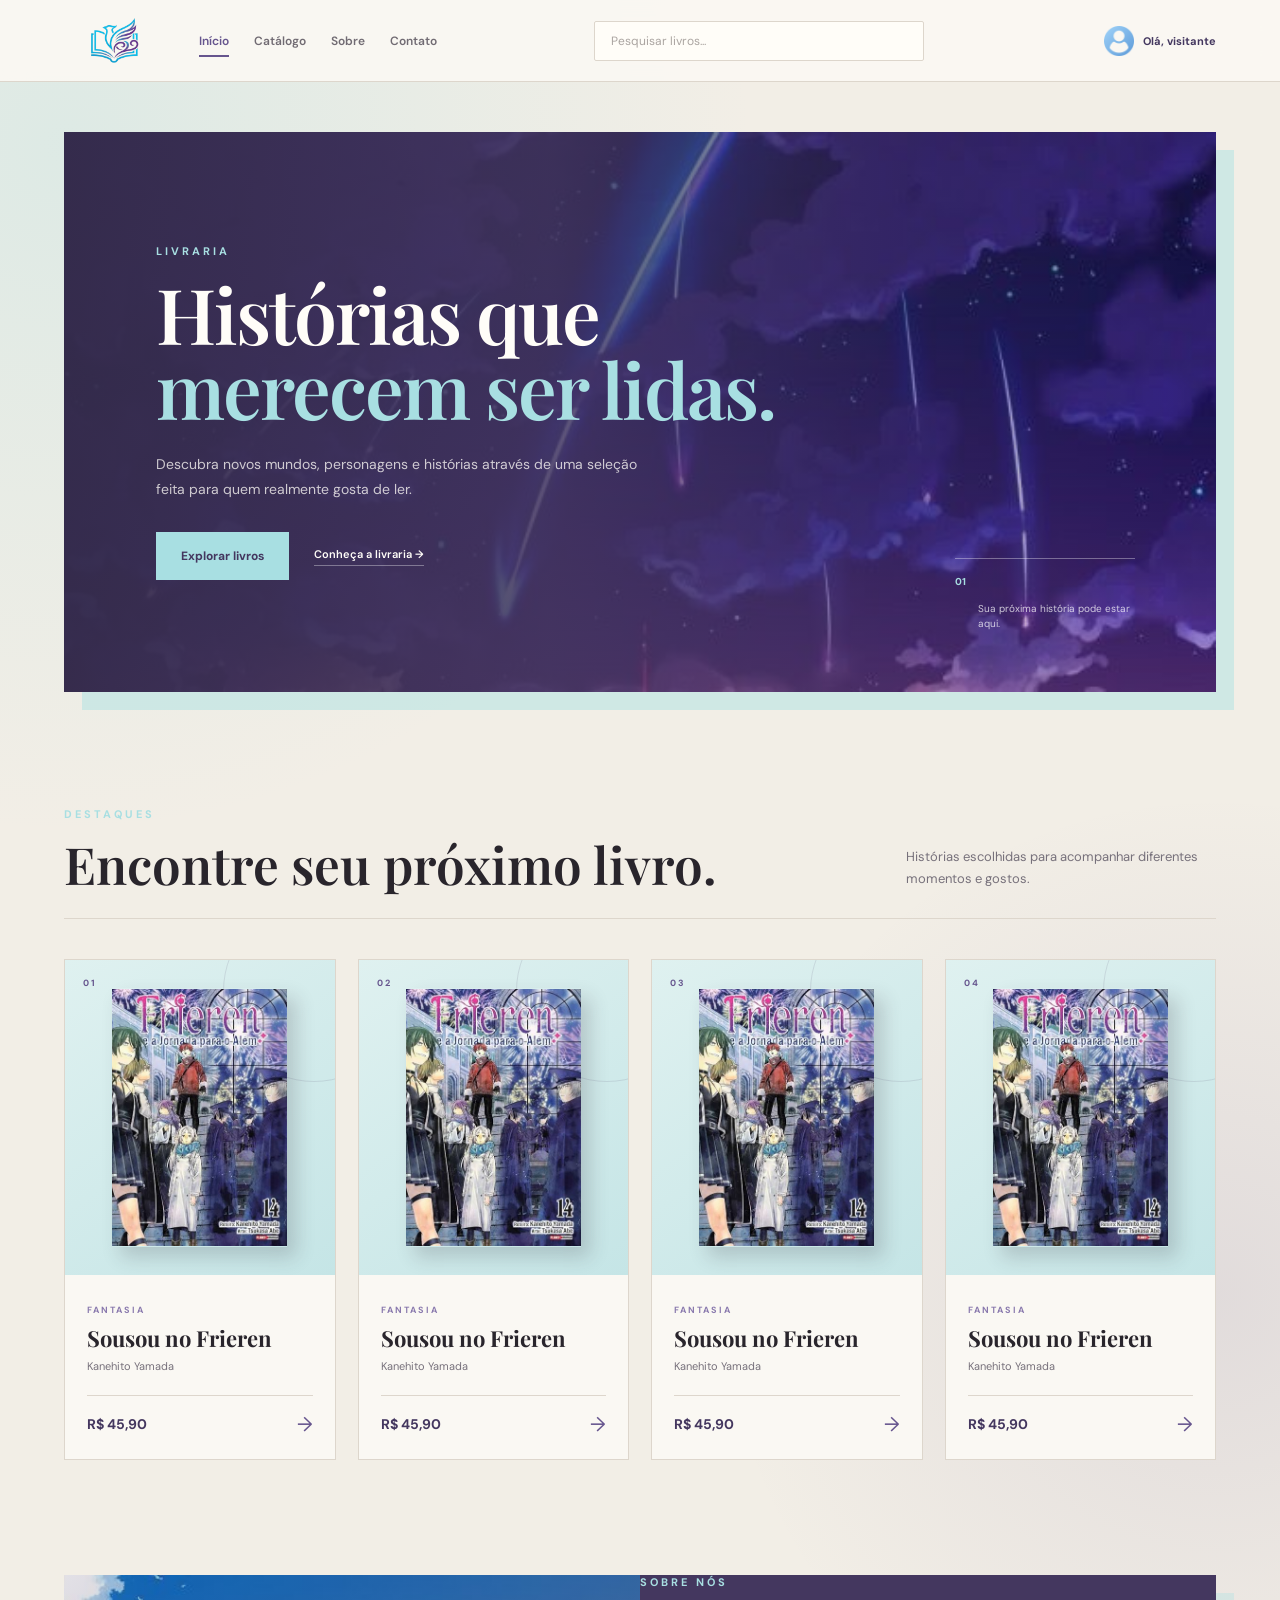
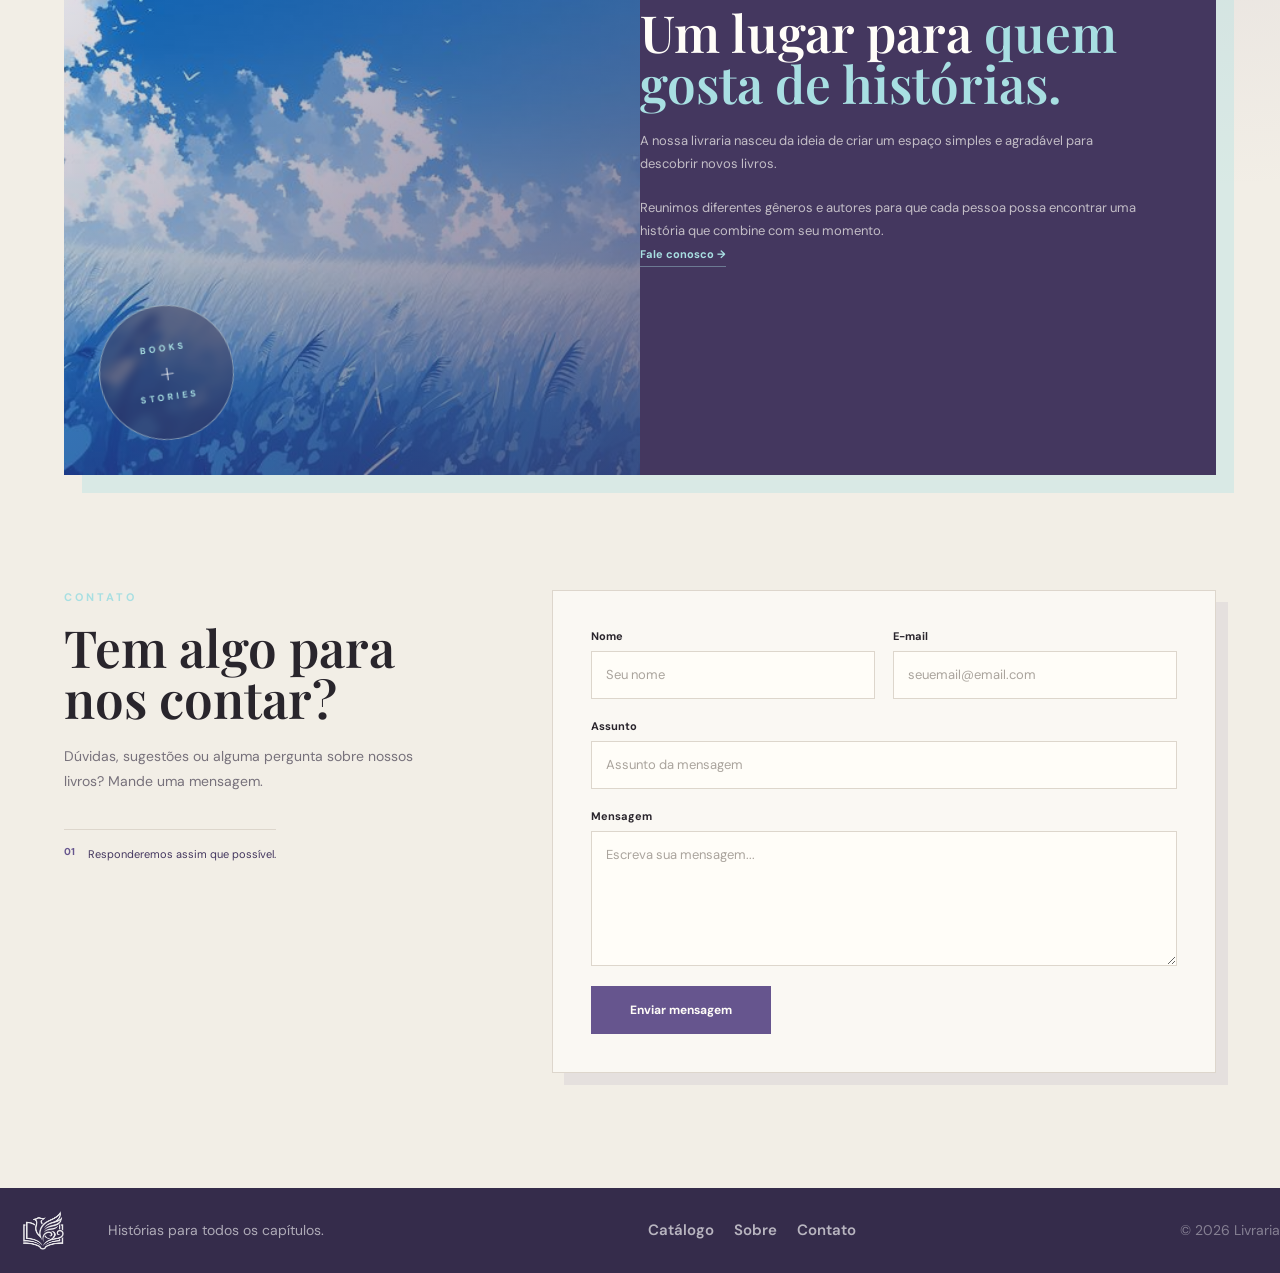
==== src/home/home.html @ fd139a55 "salvando" ====
<!DOCTYPE html>
<html lang="pt-BR">

<head>
    <meta charset="UTF-8">
    <meta name="viewport" content="width=device-width, initial-scale=1.0">

    <link rel="preconnect" href="https://fonts.googleapis.com">
    <link rel="preconnect" href="https://fonts.gstatic.com" crossorigin>

    <link href="https://fonts.googleapis.com/css2?family=DM+Sans:wght@400;500;600;700&family=Playfair+Display:wght@500;600;700&display=swap" rel="stylesheet">

    <link rel="stylesheet" href="./style.css">

    <title>Livraria</title>
</head>

<body>

    <header class="header">

        <a href="home.html" class="logo-link">
            <img
                class="logo"
                src="../img/logoauristicatrue.png"
                alt="Livraria"
            >
        </a>

        <nav class="navigation">

            <a href="home.html" class="active">
                Início
            </a>

            <a href="#catalogo">
                Catálogo
            </a>

            <a href="#sobre">
                Sobre
            </a>

            <a href="#contato">
                Contato
            </a>

        </nav>

        <div class="search">
            <input
                type="search"
                placeholder="Pesquisar livros..."
            >
        </div>

        <div class="user">

            <img
                src="../img/Userbeta.png"
                alt="Usuário"
            >

            <span id="username">
                Olá, visitante
            </span>

        </div>

    </header>


    <main>

        <section class="hero">

            <img
                class="hero-image"
                src="../img/banner2.jpg "
                alt="Livros"
            >

            <div class="hero-overlay"></div>

            <div class="hero-content">

                <span class="eyebrow">
                    LIVRARIA
                </span>

                <h1>
                    Histórias que
                    <span>merecem ser lidas.</span>
                </h1>

                <p>
                    Descubra novos mundos, personagens e histórias
                    através de uma seleção feita para quem realmente
                    gosta de ler.
                </p>

                <div class="hero-actions">

                    <a href="#catalogo" class="hero-button">
                        Explorar livros
                    </a>

                    <a href="#sobre" class="hero-link">
                        Conheça a livraria →
                    </a>

                </div>

            </div>

            <div class="hero-note">

                <span>01</span>

                <p>
                    Sua próxima história
                    pode estar aqui.
                </p>

            </div>

        </section>


        <section class="catalog" id="catalogo">

            <div class="section-heading">

                <div>

                    <span class="eyebrow">
                        DESTAQUES
                    </span>

                    <h2>
                        Encontre seu próximo livro.
                    </h2>

                </div>

                <p>
                    Histórias escolhidas para acompanhar
                    diferentes momentos e gostos.
                </p>

            </div>


            <div class="books">

                <article
                    class="book"
                    onclick="window.location.href='../product/livro.html'"
                >

                    <div class="book-image">

                        <span class="book-number">
                            01
                        </span>

                        <img
                            src="../img/capa.jpeg"
                            alt="Capa de Sousou no Frieren"
                        >

                    </div>

                    <div class="book-info">

                        <span class="book-category">
                            Fantasia
                        </span>

                        <h3>
                            Sousou no Frieren
                        </h3>

                        <p class="author">
                            Kanehito Yamada
                        </p>

                        <div class="book-bottom">

                            <strong>
                                R$ 45,90
                            </strong>

                            <span class="book-arrow">
                                →
                            </span>

                        </div>

                    </div>

                </article>


                <article
                    class="book"
                    onclick="window.location.href='../product/livro.html'"
                >

                    <div class="book-image">

                        <span class="book-number">
                            02
                        </span>

                        <img
                            src="../img/capa.jpeg"
                            alt="Capa de Sousou no Frieren"
                        >

                    </div>

                    <div class="book-info">

                        <span class="book-category">
                            Fantasia
                        </span>

                        <h3>
                            Sousou no Frieren
                        </h3>

                        <p class="author">
                            Kanehito Yamada
                        </p>

                        <div class="book-bottom">

                            <strong>
                                R$ 45,90
                            </strong>

                            <span class="book-arrow">
                                →
                            </span>

                        </div>

                    </div>

                </article>


                <article
                    class="book"
                    onclick="window.location.href='../product/livro.html'"
                >

                    <div class="book-image">

                        <span class="book-number">
                            03
                        </span>

                        <img
                            src="../img/capa.jpeg"
                            alt="Capa de Sousou no Frieren"
                        >

                    </div>

                    <div class="book-info">

                        <span class="book-category">
                            Fantasia
                        </span>

                        <h3>
                            Sousou no Frieren
                        </h3>

                        <p class="author">
                            Kanehito Yamada
                        </p>

                        <div class="book-bottom">

                            <strong>
                                R$ 45,90
                            </strong>

                            <span class="book-arrow">
                                →
                            </span>

                        </div>

                    </div>

                </article>


                <article
                    class="book"
                    onclick="window.location.href='../product/livro.html'"
                >

                    <div class="book-image">

                        <span class="book-number">
                            04
                        </span>

                        <img
                            src="../img/capa.jpeg"
                            alt="Capa de Sousou no Frieren"
                        >

                    </div>

                    <div class="book-info">

                        <span class="book-category">
                            Fantasia
                        </span>

                        <h3>
                            Sousou no Frieren
                        </h3>

                        <p class="author">
                            Kanehito Yamada
                        </p>

                        <div class="book-bottom">

                            <strong>
                                R$ 45,90
                            </strong>

                            <span class="book-arrow">
                                →
                            </span>

                        </div>

                    </div>

                </article>

            </div>

        </section>


        <section class="about" id="sobre">

            <div class="about-image">

                <img
                    src="../img/banner.jpg"
                    alt="Livros da livraria"
                >

                <div class="about-stamp">
                    <span>BOOKS</span>
                    <strong>+</strong>
                    <span>STORIES</span>
                </div>

            </div>

            <div class="about-content">

                <span class="eyebrow">
                    SOBRE NÓS
                </span>

                <h2>
                    Um lugar para
                    <span>quem gosta de histórias.</span>
                </h2>

                <p>
                    A nossa livraria nasceu da ideia de criar um espaço
                    simples e agradável para descobrir novos livros.
                </p>

                <p>
                    Reunimos diferentes gêneros e autores para que cada
                    pessoa possa encontrar uma história que combine com
                    seu momento.
                </p>

                <a href="#contato" class="about-link">
                    Fale conosco →
                </a>

            </div>

        </section>


        <section class="contact" id="contato">

            <div class="contact-heading">

                <span class="eyebrow">
                    CONTATO
                </span>

                <h2>
                    Tem algo para nos contar?
                </h2>

                <p>
                    Dúvidas, sugestões ou alguma pergunta sobre nossos
                    livros? Mande uma mensagem.
                </p>

                <div class="contact-detail">

                    <span>01</span>

                    <p>
                        Responderemos assim que possível.
                    </p>

                </div>

            </div>


            <form class="contact-form">

                <div class="form-row">

                    <div class="field">

                        <label for="nome">
                            Nome
                        </label>

                        <input
                            type="text"
                            id="nome"
                            placeholder="Seu nome"
                            required
                        >

                    </div>

                    <div class="field">

                        <label for="email">
                            E-mail
                        </label>

                        <input
                            type="email"
                            id="email"
                            placeholder="seuemail@email.com"
                            required
                        >

                    </div>

                </div>


                <div class="field">

                    <label for="assunto">
                        Assunto
                    </label>

                    <input
                        type="text"
                        id="assunto"
                        placeholder="Assunto da mensagem"
                        required
                    >

                </div>


                <div class="field">

                    <label for="mensagem">
                        Mensagem
                    </label>

                    <textarea
                        id="mensagem"
                        placeholder="Escreva sua mensagem..."
                        required
                    ></textarea>

                </div>


                <button type="submit">
                    Enviar mensagem
                </button>

            </form>

        </section>

    </main>


    <footer class="footer">

        <div class="footer-content">

            <div class="footer-brand">

                <img
                    src="../img/logoauristicatrue.png"
                    alt="Livraria"
                >

                <p>
                    Histórias para todos os capítulos.
                </p>

            </div>

            <div class="footer-links">

                <a href="#catalogo">
                    Catálogo
                </a>

                <a href="#sobre">
                    Sobre
                </a>

                <a href="#contato">
                    Contato
                </a>

            </div>

            <p class="copyright">
                © 2026 Livraria
            </p>

        </div>

    </footer>


    <script>

        const usuario = localStorage.getItem('usuario');

        const username = document.getElementById('username');

        if (usuario) {
            username.textContent = `Olá, ${usuario}`;
        }

        const formulario = document.querySelector('.contact-form');

        formulario.addEventListener('submit', function(event) {

            event.preventDefault();

            alert('Mensagem enviada com sucesso!');

            formulario.reset();

        });

    </script>

</body>

</html>
---- src/home/style.css ----
@import url('https://fonts.googleapis.com/css2?family=DM+Sans:wght@400;500;600;700&family=Playfair+Display:wght@500;600;700&display=swap');

:root {
    --background: #f2eee6;
    --paper: #faf8f3;
    --white: #fffdf8;
    --text: #29252c;
    --muted: #77717b;
    --purple: #66558e;
    --purple-dark: #44375f;
    --purple-deep: #352c4b;
    --purple-light: #8979ad;
    --cyan: #a8dfe2;
    --cyan-light: #d8f0f0;
    --cyan-dark: #70bdc3;
    --line: #ddd6cc;
}

* {
    margin: 0;
    padding: 0;
    box-sizing: border-box;
}

html {
    scroll-behavior: smooth;
}

body {
    min-height: 100vh;
    color: var(--text);
    font-family: 'DM Sans', sans-serif;
    background:
        radial-gradient(
            circle at 5% 5%,
            rgba(168, 223, 226, 0.28),
            transparent 23%
        ),
        radial-gradient(
            circle at 95% 45%,
            rgba(102, 85, 142, 0.12),
            transparent 25%
        ),
        var(--background);
}

.header {
    width: 100%;
    min-height: 82px;
    padding: 0 5%;
    display: flex;
    align-items: center;
    gap: 30px;
    position: sticky;
    top: 0;
    z-index: 100;
    background: rgba(250, 248, 243, 0.94);
    border-bottom: 1px solid var(--line);
    backdrop-filter: blur(14px);
}

.logo-link {
    display: flex;
    align-items: center;
    flex-shrink: 0;
}

.logo {
    width: 105px;
    display: block;
    transition: 0.25s ease;
}

.logo:hover {
    transform: scale(1.04);
}

.navigation {
    display: flex;
    align-items: center;
    gap: 25px;
}

.navigation a {
    padding: 8px 0;
    position: relative;
    color: #716b73;
    font-size: 12px;
    font-weight: 600;
    text-decoration: none;
    transition: 0.2s ease;
}

.navigation a::after {
    content: '';
    position: absolute;
    left: 0;
    bottom: 0;
    width: 0;
    height: 2px;
    background: var(--purple);
    transition: 0.2s ease;
}

.navigation a:hover,
.navigation a.active {
    color: var(--purple);
}

.navigation a:hover::after,
.navigation a.active::after {
    width: 100%;
}

.search {
    flex: 1;
    display: flex;
    justify-content: center;
}

.search input {
    width: min(330px, 100%);
    height: 40px;
    padding: 0 16px;
    border: 1px solid var(--line);
    border-radius: 2px;
    outline: none;
    background: var(--white);
    color: var(--text);
    font-family: inherit;
    font-size: 12px;
    transition: 0.2s ease;
}

.search input:focus {
    border-color: var(--cyan-dark);
    box-shadow:
        0 0 0 3px rgba(112, 189, 195, 0.12);
}

.search input::placeholder {
    color: #aaa4a0;
}

.user {
    min-width: 135px;
    display: flex;
    align-items: center;
    justify-content: flex-end;
    gap: 9px;
}

.user img {
    width: 30px;
    height: 30px;
    object-fit: contain;
    opacity: 0.65;
}

.user span {
    color: var(--purple-dark);
    font-size: 11px;
    font-weight: 700;
    white-space: nowrap;
}

.hero {
    width: min(1280px, 90%);
    min-height: 560px;
    margin: 50px auto 115px;
    position: relative;
    display: flex;
    align-items: center;
    overflow: hidden;
    background: var(--purple-dark);
    box-shadow:
        18px 18px 0 rgba(168, 223, 226, 0.48);
}

.hero-image {
    position: absolute;
    inset: 0;
    width: 100%;
    height: 100%;
    object-fit: cover;
    object-position: center;
}

.hero-overlay {
    position: absolute;
    inset: 0;
    background:
        linear-gradient(
            90deg,
            rgba(53, 44, 75, 0.96) 0%,
            rgba(68, 55, 95, 0.86) 42%,
            rgba(68, 55, 95, 0.38) 75%,
            rgba(68, 55, 95, 0.18) 100%
        );
}

.hero-content {
    max-width: 670px;
    margin-left: 8%;
    position: relative;
    z-index: 2;
}

.eyebrow {
    display: block;
    margin-bottom: 18px;
    color: var(--cyan);
    font-size: 11px;
    font-weight: 700;
    letter-spacing: 3px;
}

.hero h1 {
    max-width: 680px;
    color: var(--white);
    font-family: 'Playfair Display', serif;
    font-size: clamp(50px, 6vw, 78px);
    line-height: 0.98;
    font-weight: 600;
    letter-spacing: -2px;
}

.hero h1 span {
    color: var(--cyan);
}

.hero p {
    max-width: 500px;
    margin-top: 26px;
    color: rgba(255, 253, 248, 0.76);
    font-size: 14px;
    line-height: 1.8;
}

.hero-actions {
    display: flex;
    align-items: center;
    gap: 25px;
    margin-top: 30px;
}

.hero-button {
    height: 48px;
    padding: 0 25px;
    display: inline-flex;
    align-items: center;
    justify-content: center;
    background: var(--cyan);
    color: var(--purple-dark);
    font-size: 12px;
    font-weight: 700;
    text-decoration: none;
    transition: 0.25s ease;
}

.hero-button:hover {
    background: var(--white);
    transform: translateY(-2px);
}

.hero-link {
    color: var(--white);
    font-size: 11px;
    font-weight: 600;
    text-decoration: none;
    border-bottom: 1px solid rgba(255, 255, 255, 0.35);
    padding-bottom: 4px;
    transition: 0.2s ease;
}

.hero-link:hover {
    color: var(--cyan);
    border-color: var(--cyan);
}

.hero-note {
    position: absolute;
    right: 7%;
    bottom: 8%;
    width: 180px;
    padding: 16px 0;
    display: flex;
    align-items: flex-start;
    gap: 12px;
    z-index: 2;
    border-top: 1px solid rgba(255, 255, 255, 0.35);
}

.hero-note span {
    color: var(--cyan);
    font-size: 10px;
    font-weight: 700;
}

.hero-note p {
    color: rgba(255, 255, 255, 0.75);
    font-size: 10px;
    line-height: 1.5;
}

.catalog {
    width: min(1280px, 90%);
    margin: 0 auto 115px;
}

.section-heading {
    display: flex;
    align-items: flex-end;
    justify-content: space-between;
    gap: 40px;
    margin-bottom: 40px;
    padding-bottom: 28px;
    border-bottom: 1px solid var(--line);
}

.section-heading h2 {
    color: var(--text);
    font-family: 'Playfair Display', serif;
    font-size: clamp(35px, 4vw, 53px);
    line-height: 1;
    font-weight: 600;
}

.section-heading p {
    max-width: 310px;
    color: var(--muted);
    font-size: 13px;
    line-height: 1.7;
}

.books {
    display: grid;
    grid-template-columns: repeat(4, 1fr);
    gap: 22px;
}

.book {
    overflow: hidden;
    background: var(--paper);
    border: 1px solid var(--line);
    cursor: pointer;
    transition:
        transform 0.25s ease,
        box-shadow 0.25s ease;
}

.book:hover {
    transform: translateY(-8px);
    box-shadow:
        12px 14px 0 rgba(168, 223, 226, 0.45);
}

.book-image {
    height: 315px;
    padding: 28px;
    position: relative;
    display: flex;
    align-items: center;
    justify-content: center;
    overflow: hidden;
    background:
        linear-gradient(
            145deg,
            #dff1f0,
            #c5e5e6
        );
}

.book-image::before {
    content: '';
    position: absolute;
    width: 180px;
    height: 180px;
    right: -70px;
    top: -60px;
    border-radius: 50%;
    border: 1px solid rgba(68, 55, 95, 0.12);
}

.book-number {
    position: absolute;
    left: 18px;
    top: 17px;
    color: var(--purple);
    font-size: 9px;
    font-weight: 700;
    letter-spacing: 2px;
}

.book-image img {
    height: 100%;
    width: auto;
    max-width: 82%;
    object-fit: contain;
    box-shadow:
        9px 10px 18px rgba(53, 50, 61, 0.2);
    transition: 0.3s ease;
}

.book:hover .book-image img {
    transform: scale(1.035) rotate(-1deg);
}

.book-info {
    padding: 22px;
}

.book-category {
    color: var(--purple-light);

    font-size: 9px;
    font-weight: 700;
    letter-spacing: 2px;
    text-transform: uppercase;
}

.book-info h3 {
    margin-top: 8px;
    color: var(--text);
    font-family: 'Playfair Display', serif;
    font-size: 22px;
    line-height: 1.15;
}

.author {
    margin-top: 7px;
    color: var(--muted);
    font-size: 11px;
}

.book-bottom {
    display: flex;
    align-items: center;
    justify-content: space-between;
    margin-top: 22px;
    padding-top: 15px;
    border-top: 1px solid var(--line);
}

.book-bottom strong {
    color: var(--purple-dark);
    font-size: 14px;
}

.book-arrow {
    color: var(--purple);
    font-size: 20px;
    transition: 0.2s ease;
}

.book:hover .book-arrow {
    transform: translateX(5px);
}

.about {
    width: min(1280px, 90%);
    min-height: 500px;
    margin: 0 auto 115px;
    display: grid;
    grid-template-columns: 1fr 1fr;
    background: var(--purple-dark);
    overflow: hidden;
    box-shadow:
        18px 18px 0 rgba(168, 223, 226, 0.35);
}

.about-image {
    min-height: 500px;
    position: relative;
    overflow: hidden;
}

.about-image::after {
    content: '';
    position: absolute;
    inset: 0;
    background:
        linear-gradient(
            135deg,
            rgba(68, 55, 95, 0.15),
            rgba(68, 55, 95, 0.7)
        );
}

.about-image img {
    width: 100%;
    height: 100%;
    object-fit: cover;
    transition: 0.5s ease;
}

.about:hover .about-image img {
    transform: scale(1.03);
}

.about-stamp {
    position: absolute;
    left: 35px;
    bottom: 35px;
    width: 135px;
    height: 135px;
    z-index: 2;
    display: flex;
    flex-direction: column;
    align-items: center;
    justify-content: center;
    gap: 2px;
    border: 1px solid rgba(216, 240, 240, 0.5);
    border-radius: 50%;
    background: rgba(53, 44, 75, 0.45);
    backdrop-filter: blur(4px);
    transform: rotate(-8deg);
}

.about-stamp span {
    color: var(--cyan);
    font-size: 9px;
    font-weight: 700;
    letter-spacing: 3px;
}

.about-stamp strong {
    color: white;
    font-family: 'Playfair Display', serif;
    font-size: 25px;
}￼Dad

.about-content {
    padding: 70px;
    display: flex;
    flex-direction: column;
    justify-content: center;
}

.about-content h2 {
    color: var(--white);
    font-family: 'Playfair Display', serif;
    font-size: clamp(38px, 4vw, 55px);
    line-height: 1;
    font-weight: 600;
}

.about-content h2 span {
    color: var(--cyan);
}

.about-content p {
    max-width: 500px;
    margin-top: 20px;
    color: rgba(255, 253, 248, 0.68);
    font-size: 13px;
    line-height: 1.8;
}

.about-link {
    width: fit-content;
    margin-top: 28px;
    padding-bottom: 5px;
    color: var(--cyan);
    font-size: 11px;
    font-weight: 700;
    text-decoration: none;
    border-bottom: 1px solid rgba(168, 223, 226, 0.4);
    transition: 0.2s ease;
}

.about-link:hover {
    color: var(--white);
    border-color: var(--white);
}

.contact {
    width: min(1280px, 90%);
    margin: 0 auto 115px;
    display: grid;
    grid-template-columns: 0.75fr 1.25fr;
    gap: 90px;
    align-items: start;
}

.contact-heading h2 {
    color: var(--text);
    font-family: 'Playfair Display', serif;
    font-size: clamp(40px, 4vw, 58px);
    line-height: 1;
    font-weight: 600;
}

.contact-heading p {
    max-width: 390px;
    margin-top: 20px;
    color: var(--muted);
    font-size: 14px;
    line-height: 1.8;
}

.contact-detail {
    width: fit-content;
    margin-top: 35px;
    padding-top: 15px;
    display: flex;
    gap: 13px;
    border-top: 1px solid var(--line);
}

.contact-detail span {
    color: var(--purple);
    font-size: 10px;
    font-weight: 700;
}

.contact-detail p {
    margin: 0;
    color: var(--purple-dark);
    font-size: 11px;
}

.contact-form {
    padding: 38px;
    display: flex;
    flex-direction: column;
    gap: 20px;
    background: var(--paper);
    border: 1px solid var(--line);
    box-shadow:
        12px 12px 0 rgba(102, 85, 142, 0.09);
}

.form-row {
    display: grid;
    grid-template-columns: 1fr 1fr;
    gap: 18px;
}

.field {
    display: flex;
    flex-direction: column;
    gap: 8px;
}

.field label {
    color: var(--text);
    font-size: 11px;
    font-weight: 700;
}

.field input,
.field textarea {
    width: 100%;
    border: 1px solid var(--line);
    outline: none;
    background: var(--white);
    color: var(--text);
    font-family: inherit;
    font-size: 13px;
    transition: 0.2s ease;
}

.field input {
    height: 48px;
    padding: 0 14px;
}

.field textarea {
    min-height: 135px;
    padding: 14px;
    resize: vertical;
}

.field input::placeholder,
.field textarea::placeholder {
    color: #aaa49d;
}

.field input:focus,
.field textarea:focus {
    border-color: var(--purple);
    box-shadow:
        0 0 0 3px rgba(102, 85, 142, 0.08);
}

.contact-form button {
    width: fit-content;
    min-width: 180px;
    height: 48px;
    padding: 0 25px;
    border: none;
    background: var(--purple);
    color: var(--white);
    font-family: inherit;
    font-size: 12px;
    font-weight: 700;
    cursor: pointer;
    transition: 0.25s ease;
}

.contact-form button:hover {
    background: var(--purple-dark);
    transform: translateY(-2px);
    box-shadow:
        0 8px 18px rgba(71, 59, 104, 0.16);
}


/* FOOTER */

.footer {
    width: 100%;
    padding-top: 18px;
    padding-bottom  : 18px;
    background: var(--purple-deep);
    color: var(--white);
}

.footer-content {
    max-width: 1280px;
    margin: auto;
    display: flex;
    align-items: center;
    justify-content: space-between;

    gap: 30px;
}

.footer-brand {
    display: flex;
    align-items: center;
    gap: 18px;}

.footer-brand img {
    width: 90px;
    filter: brightness(0) invert(1);
    opacity: 0.9;
}

.footer-brand p {
    color: rgba(255, 255, 255, 0.6);
    font-size: 14px;
}

.footer-links {
    display: flex;
    gap: 20px;
}

.footer-links a {
    color: rgba(255, 255, 255, 0.65);
    font-size: 15px;
    font-weight: 600;
    text-decoration: none;
    transition: 0.2s ease;
}

.footer-links a:hover {
    color: var(--cyan);
}

.copyright {
    color: rgba(255, 255, 255, 0.4);

    font-size: 14px;
}



@media (max-width: 1100px) {

    .header {
        gap: 18px;
    }

    .navigation {
        gap: 16px;
    }

    .books {
        grid-template-columns: repeat(2, 1fr);
    }

    .hero {
        min-height: 520px;
    }

    .about {
        grid-template-columns: 1fr;
    }

    .about-image {
        min-height: 400px;
    }

    .contact {
        grid-template-columns: 1fr;
        gap: 40px;
    }
}


@media (max-width: 800px) {

    .header {
        min-height: 72px;
        flex-wrap: wrap;
        padding: 12px 5%;
    }

    .navigation {
        order: 3;
        width: 100%;
        justify-content: center;
        padding-top: 8px;
        border-top: 1px solid var(--line);
        overflow-x: auto;
    }

    .search {
        order: 2;
    }

    .user {
        min-width: auto;
    }

    .user span {
        display: none;
    }

    .hero {
        margin-top: 35px;
        min-height: 500px;
    }

    .hero-content {
        margin-left: 7%;
        margin-right: 7%;
    }

    .hero-note {
        display: none;
    }

    .about-content {
        padding: 55px 45px;
    }

    .section-heading {
        flex-direction: column;
        align-items: flex-start;
    }
}


@media (max-width: 600px) {

    .header {
        gap: 12px;
    }

    .logo {
        width: 85px;
    }

    .navigation {
        justify-content: flex-start;
        gap: 18px;
    }

    .search {
        flex: 1;
    }

    .hero {
        width: 92%;
        min-height: 540px;
        box-shadow:
            10px 10px 0 rgba(168, 223, 226, 0.45);
    }

    .hero-overlay {
        background:
            linear-gradient(
                90deg,
                rgba(53, 44, 75, 0.95),
                rgba(68, 55, 95, 0.7)
            );
    }

    .hero h1 {
        font-size: 46px;

        letter-spacing: -1px;
    }

    .hero-actions {
        flex-direction: column;
        align-items: flex-start;

        gap: 18px;
    }

    .catalog,
    .about,
    .contact {
        width: 92%;
    }

    .books {
        grid-template-columns: 1fr;
    }

    .book-image {
        height: 350px;
    }

    .about-image {
        min-height: 330px;
    }

    .about-content {
        padding: 45px 28px;
    }

    .about-content h2 {
        font-size: 40px;
    }

    .contact-form {
        padding: 25px 20px;
        box-shadow:
            7px 7px 0 rgba(102, 85, 142, 0.08);
    }

    .form-row {
        grid-template-columns: 1fr;
    }

    .contact-form button {
        width: 100%;
    }

    .footer-content {
        flex-direction: column;
        align-items: flex-start;
    }

    .footer-brand {
        flex-direction: column;
        align-items: flex-start;
    }
}


@media (max-width: 400px) {

    .hero h1 {
        font-size: 39px;
    }

    .section-heading h2 {
        font-size: 34px;
    }

    .about-content h2,
    .contact-heading h2 {
        font-size: 35px;
    }
}
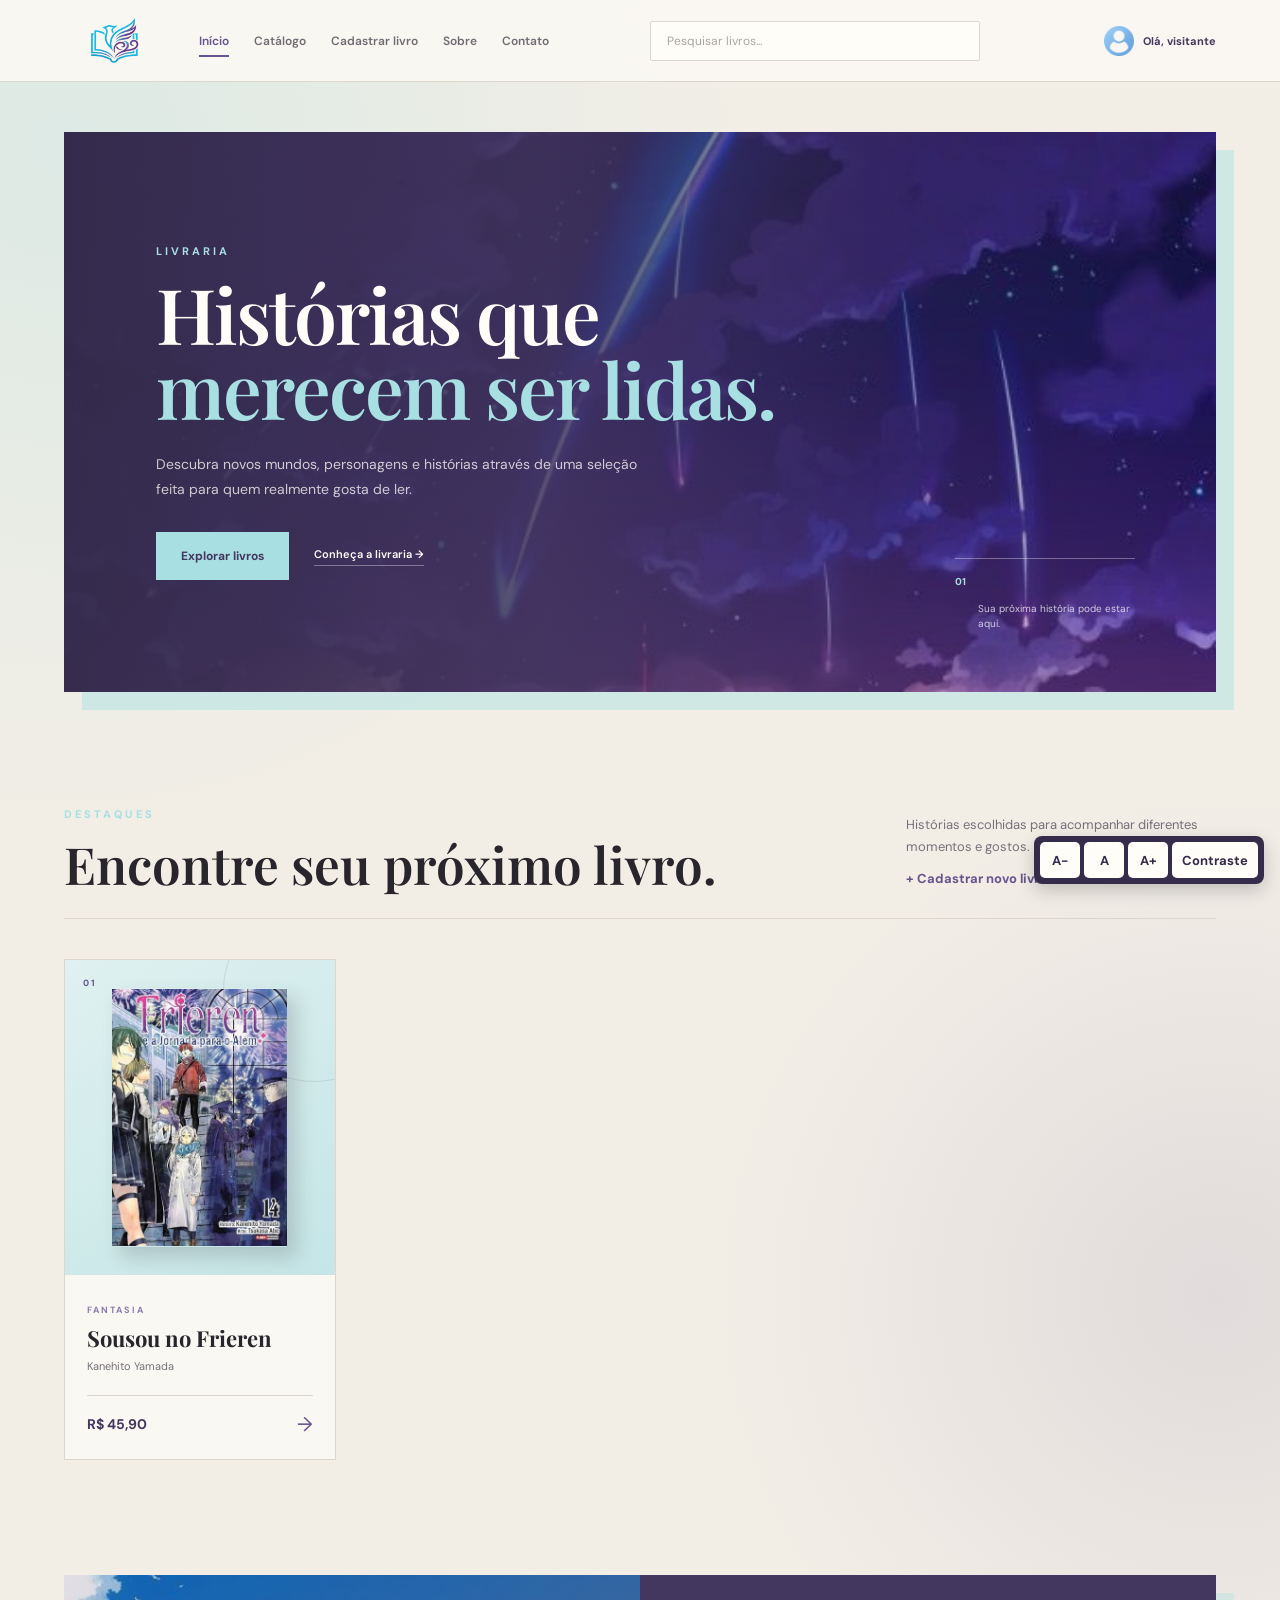
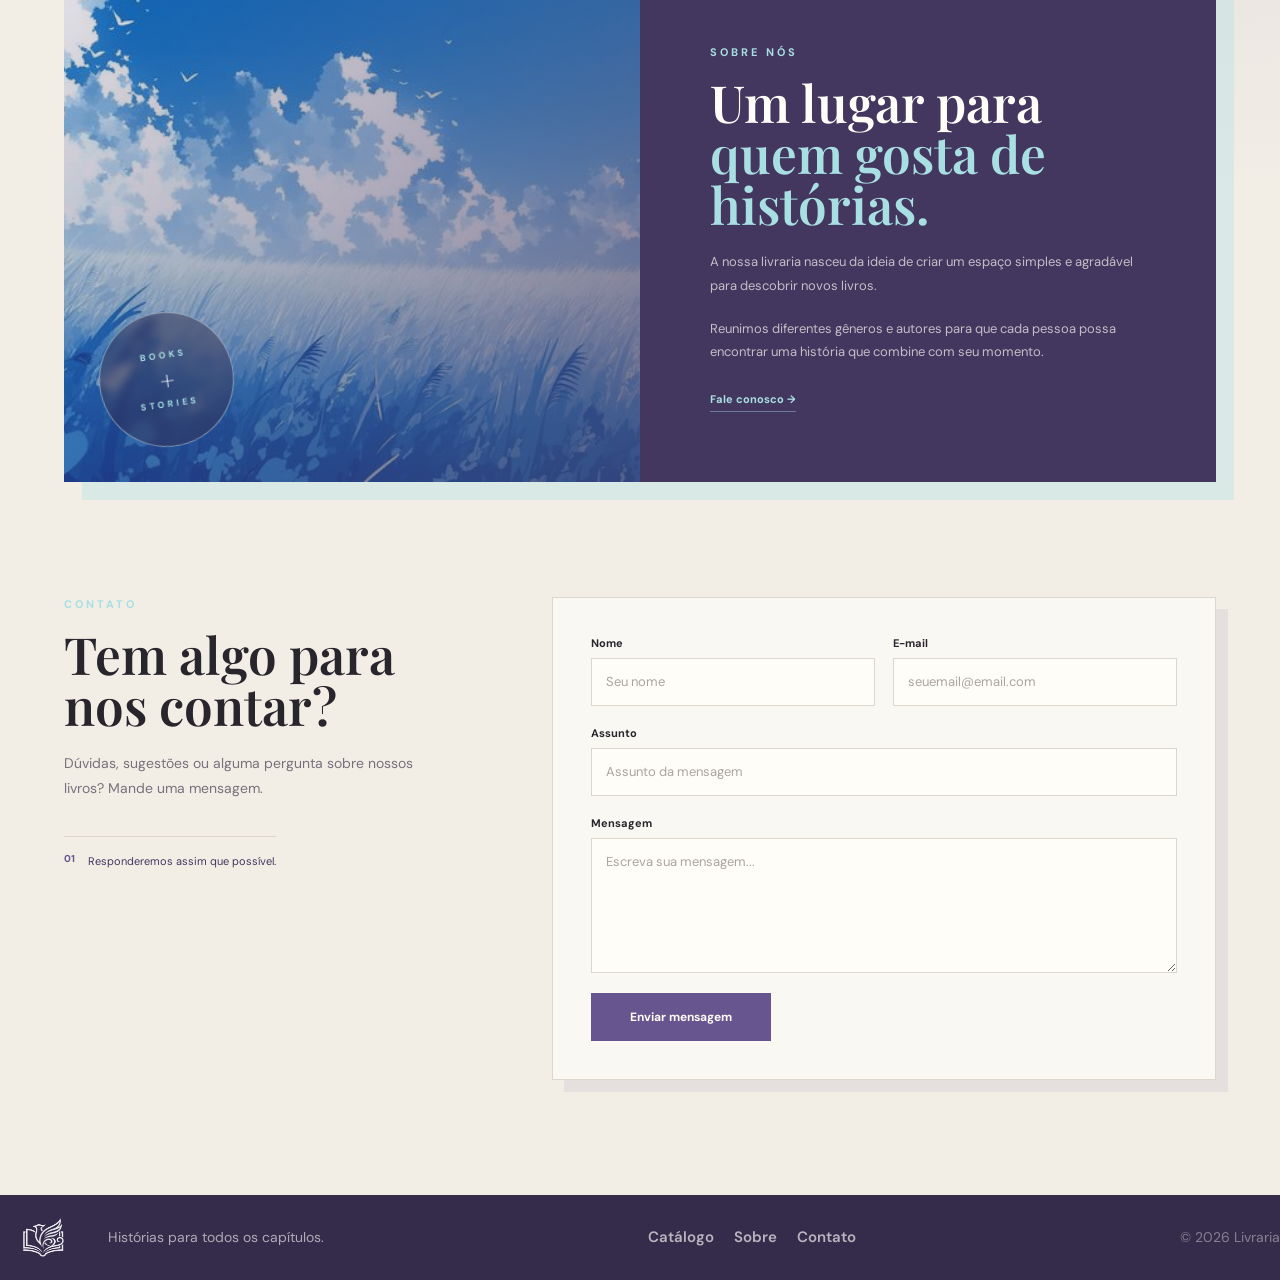
==== commit c04001ee: "melhorias e funções com JS" ====
--- a/src/home/home.html
+++ b/src/home/home.html
@@ -11,11 +11,14 @@
     <link href="https://fonts.googleapis.com/css2?family=DM+Sans:wght@400;500;600;700&family=Playfair+Display:wght@500;600;700&display=swap" rel="stylesheet">
 
     <link rel="stylesheet" href="./style.css">
-
-    <title>Livraria</title>
+    <link rel="stylesheet" href="../css/acessibilidade.css">
+
+    <title>Início — Livraria</title>
 </head>
 
 <body>
+
+    <a href="#conteudo" class="pular-conteudo">Pular para o conteúdo</a>
 
     <header class="header">
 
@@ -23,13 +26,13 @@
             <img
                 class="logo"
                 src="../img/logoauristicatrue.png"
-                alt="Livraria"
+                alt="Auristica Livraria — página inicial"
             >
         </a>
 
-        <nav class="navigation">
-
-            <a href="home.html" class="active">
+        <nav class="navigation" aria-label="Navegação principal">
+
+            <a href="home.html" class="active" aria-current="page">
                 Início
             </a>
 
@@ -37,6 +40,10 @@
                 Catálogo
             </a>
 
+            <a href="../product/novo-livro.html">
+                Cadastrar livro
+            </a>
+
             <a href="#sobre">
                 Sobre
             </a>
@@ -47,37 +54,43 @@
 
         </nav>
 
-        <div class="search">
+        <form class="search" role="search" onsubmit="event.preventDefault()">
+            <label for="busca" class="sr-only">Pesquisar livros</label>
             <input
                 type="search"
+                id="busca"
                 placeholder="Pesquisar livros..."
             >
-        </div>
+        </form>
 
         <div class="user">
 
             <img
                 src="../img/Userbeta.png"
-                alt="Usuário"
+                alt=""
             >
 
             <span id="username">
                 Olá, visitante
             </span>
 
+            <button type="button" id="sair" class="logout" hidden>
+                Sair
+            </button>
+
         </div>
 
     </header>
 
 
-    <main>
-
-        <section class="hero">
+    <main id="conteudo">
+
+        <section class="hero" aria-labelledby="hero-titulo">
 
             <img
                 class="hero-image"
-                src="../img/banner2.jpg "
-                alt="Livros"
+                src="../img/banner2.jpg"
+                alt=""
             >
 
             <div class="hero-overlay"></div>
@@ -88,7 +101,7 @@
                     LIVRARIA
                 </span>
 
-                <h1>
+                <h1 id="hero-titulo">
                     Histórias que
                     <span>merecem ser lidas.</span>
                 </h1>
@@ -106,14 +119,14 @@
                     </a>
 
                     <a href="#sobre" class="hero-link">
-                        Conheça a livraria →
+                        Conheça a livraria <span aria-hidden="true">→</span>
                     </a>
 
                 </div>
 
             </div>
 
-            <div class="hero-note">
+            <div class="hero-note" aria-hidden="true">
 
                 <span>01</span>
 
@@ -127,7 +140,7 @@
         </section>
 
 
-        <section class="catalog" id="catalogo">
+        <section class="catalog" id="catalogo" aria-labelledby="catalogo-titulo">
 
             <div class="section-heading">
 
@@ -137,7 +150,7 @@
                         DESTAQUES
                     </span>
 
-                    <h2>
+                    <h2 id="catalogo-titulo">
                         Encontre seu próximo livro.
                     </h2>
 
@@ -146,223 +159,30 @@
                 <p>
                     Histórias escolhidas para acompanhar
                     diferentes momentos e gostos.
-                </p>
-
-            </div>
-
-
-            <div class="books">
-
-                <article
-                    class="book"
-                    onclick="window.location.href='../product/livro.html'"
-                >
-
-                    <div class="book-image">
-
-                        <span class="book-number">
-                            01
-                        </span>
-
-                        <img
-                            src="../img/capa.jpeg"
-                            alt="Capa de Sousou no Frieren"
-                        >
-
-                    </div>
-
-                    <div class="book-info">
-
-                        <span class="book-category">
-                            Fantasia
-                        </span>
-
-                        <h3>
-                            Sousou no Frieren
-                        </h3>
-
-                        <p class="author">
-                            Kanehito Yamada
-                        </p>
-
-                        <div class="book-bottom">
-
-                            <strong>
-                                R$ 45,90
-                            </strong>
-
-                            <span class="book-arrow">
-                                →
-                            </span>
-
-                        </div>
-
-                    </div>
-
-                </article>
-
-
-                <article
-                    class="book"
-                    onclick="window.location.href='../product/livro.html'"
-                >
-
-                    <div class="book-image">
-
-                        <span class="book-number">
-                            02
-                        </span>
-
-                        <img
-                            src="../img/capa.jpeg"
-                            alt="Capa de Sousou no Frieren"
-                        >
-
-                    </div>
-
-                    <div class="book-info">
-
-                        <span class="book-category">
-                            Fantasia
-                        </span>
-
-                        <h3>
-                            Sousou no Frieren
-                        </h3>
-
-                        <p class="author">
-                            Kanehito Yamada
-                        </p>
-
-                        <div class="book-bottom">
-
-                            <strong>
-                                R$ 45,90
-                            </strong>
-
-                            <span class="book-arrow">
-                                →
-                            </span>
-
-                        </div>
-
-                    </div>
-
-                </article>
-
-
-                <article
-                    class="book"
-                    onclick="window.location.href='../product/livro.html'"
-                >
-
-                    <div class="book-image">
-
-                        <span class="book-number">
-                            03
-                        </span>
-
-                        <img
-                            src="../img/capa.jpeg"
-                            alt="Capa de Sousou no Frieren"
-                        >
-
-                    </div>
-
-                    <div class="book-info">
-
-                        <span class="book-category">
-                            Fantasia
-                        </span>
-
-                        <h3>
-                            Sousou no Frieren
-                        </h3>
-
-                        <p class="author">
-                            Kanehito Yamada
-                        </p>
-
-                        <div class="book-bottom">
-
-                            <strong>
-                                R$ 45,90
-                            </strong>
-
-                            <span class="book-arrow">
-                                →
-                            </span>
-
-                        </div>
-
-                    </div>
-
-                </article>
-
-
-                <article
-                    class="book"
-                    onclick="window.location.href='../product/livro.html'"
-                >
-
-                    <div class="book-image">
-
-                        <span class="book-number">
-                            04
-                        </span>
-
-                        <img
-                            src="../img/capa.jpeg"
-                            alt="Capa de Sousou no Frieren"
-                        >
-
-                    </div>
-
-                    <div class="book-info">
-
-                        <span class="book-category">
-                            Fantasia
-                        </span>
-
-                        <h3>
-                            Sousou no Frieren
-                        </h3>
-
-                        <p class="author">
-                            Kanehito Yamada
-                        </p>
-
-                        <div class="book-bottom">
-
-                            <strong>
-                                R$ 45,90
-                            </strong>
-
-                            <span class="book-arrow">
-                                →
-                            </span>
-
-                        </div>
-
-                    </div>
-
-                </article>
-
-            </div>
+                    <a href="../product/novo-livro.html" class="catalog-add">
+                        + Cadastrar novo livro
+                    </a>
+                </p>
+
+            </div>
+
+            <p class="catalog-status" id="catalogo-status" aria-live="polite"></p>
+
+            <div class="books" id="lista-livros"></div>
 
         </section>
 
 
-        <section class="about" id="sobre">
+        <section class="about" id="sobre" aria-labelledby="sobre-titulo">
 
             <div class="about-image">
 
                 <img
                     src="../img/banner.jpg"
-                    alt="Livros da livraria"
+                    alt="Estantes com livros da livraria"
                 >
 
-                <div class="about-stamp">
+                <div class="about-stamp" aria-hidden="true">
                     <span>BOOKS</span>
                     <strong>+</strong>
                     <span>STORIES</span>
@@ -376,7 +196,7 @@
                     SOBRE NÓS
                 </span>
 
-                <h2>
+                <h2 id="sobre-titulo">
                     Um lugar para
                     <span>quem gosta de histórias.</span>
                 </h2>
@@ -393,7 +213,7 @@
                 </p>
 
                 <a href="#contato" class="about-link">
-                    Fale conosco →
+                    Fale conosco <span aria-hidden="true">→</span>
                 </a>
 
             </div>
@@ -401,7 +221,7 @@
         </section>
 
 
-        <section class="contact" id="contato">
+        <section class="contact" id="contato" aria-labelledby="contato-titulo">
 
             <div class="contact-heading">
 
@@ -409,7 +229,7 @@
                     CONTATO
                 </span>
 
-                <h2>
+                <h2 id="contato-titulo">
                     Tem algo para nos contar?
                 </h2>
 
@@ -420,7 +240,7 @@
 
                 <div class="contact-detail">
 
-                    <span>01</span>
+                    <span aria-hidden="true">01</span>
 
                     <p>
                         Responderemos assim que possível.
@@ -431,7 +251,9 @@
             </div>
 
 
-            <form class="contact-form">
+            <form class="contact-form" id="form-contato" novalidate>
+
+                <p class="mensagem-sucesso" id="contato-sucesso" role="status"></p>
 
                 <div class="form-row">
 
@@ -445,8 +267,12 @@
                             type="text"
                             id="nome"
                             placeholder="Seu nome"
+                            autocomplete="name"
+                            aria-describedby="nome-erro"
                             required
                         >
+
+                        <span class="erro" id="nome-erro"></span>
 
                     </div>
 
@@ -460,8 +286,12 @@
                             type="email"
                             id="email"
                             placeholder="seuemail@email.com"
+                            autocomplete="email"
+                            aria-describedby="email-erro"
                             required
                         >
+
+                        <span class="erro" id="email-erro"></span>
 
                     </div>
 
@@ -478,8 +308,11 @@
                         type="text"
                         id="assunto"
                         placeholder="Assunto da mensagem"
+                        aria-describedby="assunto-erro"
                         required
                     >
+
+                    <span class="erro" id="assunto-erro"></span>
 
                 </div>
 
@@ -493,8 +326,11 @@
                     <textarea
                         id="mensagem"
                         placeholder="Escreva sua mensagem..."
+                        aria-describedby="mensagem-erro"
                         required
                     ></textarea>
+
+                    <span class="erro" id="mensagem-erro"></span>
 
                 </div>
 
@@ -518,7 +354,7 @@
 
                 <img
                     src="../img/logoauristicatrue.png"
-                    alt="Livraria"
+                    alt="Auristica Livraria"
                 >
 
                 <p>
@@ -527,7 +363,7 @@
 
             </div>
 
-            <div class="footer-links">
+            <nav class="footer-links" aria-label="Links do rodapé">
 
                 <a href="#catalogo">
                     Catálogo
@@ -541,7 +377,7 @@
                     Contato
                 </a>
 
-            </div>
+            </nav>
 
             <p class="copyright">
                 © 2026 Livraria
@@ -552,29 +388,9 @@
     </footer>
 
 
-    <script>
-
-        const usuario = localStorage.getItem('usuario');
-
-        const username = document.getElementById('username');
-
-        if (usuario) {
-            username.textContent = `Olá, ${usuario}`;
-        }
-
-        const formulario = document.querySelector('.contact-form');
-
-        formulario.addEventListener('submit', function(event) {
-
-            event.preventDefault();
-
-            alert('Mensagem enviada com sucesso!');
-
-            formulario.reset();
-
-        });
-
-    </script>
+    <script src="../js/storage.js"></script>
+    <script src="../js/catalogo.js"></script>
+    <script src="../js/acessibilidade.js"></script>
 
 </body>
 
--- a/src/home/style.css
+++ b/src/home/style.css
@@ -164,6 +164,23 @@
     white-space: nowrap;
 }
 
+.logout {
+    padding: 6px 10px;
+    border: 1px solid var(--line);
+    background: var(--white);
+    color: var(--purple-dark);
+    font-family: inherit;
+    font-size: 11px;
+    font-weight: 700;
+    cursor: pointer;
+    transition: 0.2s ease;
+}
+
+.logout:hover {
+    border-color: var(--purple);
+    color: var(--purple);
+}
+
 .hero {
     width: min(1280px, 90%);
     min-height: 560px;
@@ -333,6 +350,29 @@
     line-height: 1.7;
 }
 
+.catalog-add {
+    display: block;
+    margin-top: 10px;
+    color: var(--purple);
+    font-weight: 700;
+    text-decoration: none;
+}
+
+.catalog-add:hover {
+    text-decoration: underline;
+}
+
+.catalog-status {
+    margin: -20px 0 25px;
+    color: var(--purple-dark);
+    font-size: 14px;
+    font-weight: 600;
+}
+
+.catalog-status:empty {
+    display: none;
+}
+
 .books {
     display: grid;
     grid-template-columns: repeat(4, 1fr);
@@ -349,7 +389,14 @@
         box-shadow 0.25s ease;
 }
 
-.book:hover {
+.book-link {
+    display: block;
+    color: inherit;
+    text-decoration: none;
+}
+
+.book:hover,
+.book:focus-within {
     transform: translateY(-8px);
     box-shadow:
         12px 14px 0 rgba(168, 223, 226, 0.45);
@@ -380,6 +427,22 @@
     top: -60px;
     border-radius: 50%;
     border: 1px solid rgba(68, 55, 95, 0.12);
+}
+
+.book-sem-capa {
+    width: 70%;
+    height: 100%;
+    padding: 20px;
+    display: flex;
+    align-items: center;
+    justify-content: center;
+    text-align: center;
+    background: var(--purple-dark);
+    color: var(--cyan);
+    font-family: 'Playfair Display', serif;
+    font-size: 22px;
+    box-shadow:
+        9px 10px 18px rgba(53, 50, 61, 0.2);
 }
 
 .book-number {
@@ -528,7 +591,7 @@
     color: white;
     font-family: 'Playfair Display', serif;
     font-size: 25px;
-}￼Dad
+}
 
 .about-content {
     padding: 70px;
@@ -620,7 +683,8 @@
     font-size: 11px;
 }
 
-.contact-form {
+.contact-form,
+.book-form {
     padding: 38px;
     display: flex;
     flex-direction: column;
@@ -650,6 +714,7 @@
 }
 
 .field input,
+.field select,
 .field textarea {
     width: 100%;
     border: 1px solid var(--line);
@@ -661,9 +726,15 @@
     transition: 0.2s ease;
 }
 
-.field input {
+.field input,
+.field select {
     height: 48px;
     padding: 0 14px;
+}
+
+.field input[type="file"] {
+    height: auto;
+    padding: 12px 14px;
 }
 
 .field textarea {
@@ -678,13 +749,15 @@
 }
 
 .field input:focus,
+.field select:focus,
 .field textarea:focus {
     border-color: var(--purple);
     box-shadow:
         0 0 0 3px rgba(102, 85, 142, 0.08);
 }
 
-.contact-form button {
+.contact-form button,
+.book-form button {
     width: fit-content;
     min-width: 180px;
     height: 48px;
@@ -699,11 +772,80 @@
     transition: 0.25s ease;
 }
 
-.contact-form button:hover {
+.contact-form button:hover,
+.book-form button:hover {
     background: var(--purple-dark);
     transform: translateY(-2px);
     box-shadow:
         0 8px 18px rgba(71, 59, 104, 0.16);
+}
+
+
+/* CADASTRO DE LIVRO */
+
+.new-book {
+    width: min(900px, 90%);
+    margin: 60px auto 115px;
+}
+
+.new-book-heading {
+    margin-bottom: 35px;
+}
+
+.new-book-heading .eyebrow {
+    color: var(--purple);
+}
+
+.new-book-heading h1 {
+    color: var(--text);
+    font-family: 'Playfair Display', serif;
+    font-size: clamp(36px, 4vw, 52px);
+    line-height: 1.05;
+    font-weight: 600;
+}
+
+.new-book-heading p {
+    margin-top: 15px;
+    color: var(--muted);
+    font-size: 14px;
+    line-height: 1.7;
+}
+
+.new-book abbr {
+    color: #b3261e;
+    text-decoration: none;
+}
+
+.form-row-3 {
+    grid-template-columns: repeat(3, 1fr);
+}
+
+.capa-preview {
+    width: 140px;
+    margin-top: 8px;
+    border: 1px solid var(--line);
+    box-shadow:
+        6px 6px 0 rgba(168, 223, 226, 0.45);
+}
+
+.aviso-login {
+    padding: 38px;
+    display: flex;
+    flex-direction: column;
+    align-items: flex-start;
+    gap: 20px;
+    background: var(--paper);
+    border: 1px solid var(--line);
+}
+
+.aviso-login p {
+    color: var(--text);
+    font-size: 15px;
+}
+
+.mensagem-sucesso a {
+    color: inherit;
+    margin-left: 4px;
 }
 
 
@@ -929,17 +1071,20 @@
         font-size: 40px;
     }
 
-    .contact-form {
+    .contact-form,
+    .book-form {
         padding: 25px 20px;
         box-shadow:
             7px 7px 0 rgba(102, 85, 142, 0.08);
     }
 
-    .form-row {
+    .form-row,
+    .form-row-3 {
         grid-template-columns: 1fr;
     }
 
-    .contact-form button {
+    .contact-form button,
+    .book-form button {
         width: 100%;
     }
 
--- a/src/css/acessibilidade.css
+++ b/src/css/acessibilidade.css
@@ -0,0 +1,221 @@
+/* GERAL */
+
+[hidden] {
+    display: none !important;
+}
+
+.sr-only {
+    position: absolute;
+    width: 1px;
+    height: 1px;
+    padding: 0;
+    margin: -1px;
+    overflow: hidden;
+    clip: rect(0, 0, 0, 0);
+    white-space: nowrap;
+    border: 0;
+}
+
+.pular-conteudo {
+    position: absolute;
+    left: 16px;
+    top: -60px;
+    z-index: 1000;
+    padding: 12px 18px;
+    background: #44375f;
+    color: #fffdf8;
+    font-family: 'DM Sans', sans-serif;
+    font-size: 14px;
+    font-weight: 700;
+    text-decoration: none;
+    transition: top 0.2s ease;
+}
+
+.pular-conteudo:focus {
+    top: 16px;
+}
+
+a:focus-visible,
+button:focus-visible,
+input:focus-visible,
+select:focus-visible,
+textarea:focus-visible,
+[tabindex]:focus-visible {
+    outline: 3px solid #f2b705 !important;
+    outline-offset: 3px;
+}
+
+:focus,
+[id] {
+    scroll-margin-top: 140px;
+}
+
+/* FORMULÁRIOS */
+.dica {
+    color: #6b6670;
+    font-size: 12px;
+}
+
+.erro {
+    min-height: 1em;
+    color: #b3261e;
+    font-size: 12px;
+    font-weight: 600;
+}
+
+.erro:empty {
+    display: none;
+}
+
+[aria-invalid="true"] {
+    border-color: #b3261e !important;
+}
+
+.mensagem-sucesso {
+    padding: 14px 16px;
+    border-left: 4px solid #2e7d32;
+    background: #e8f5e9;
+    color: #1b5e20;
+    font-size: 13px;
+    font-weight: 600;
+}
+
+.mensagem-sucesso:empty {
+    display: none;
+}
+
+.senha-wrapper {
+    position: relative;
+}
+
+.senha-wrapper input {
+    padding-right: 90px !important;
+}
+
+.mostrar-senha {
+    position: absolute;
+    right: 8px;
+    top: 50%;
+    width: auto !important;
+    height: auto !important;
+    margin: 0 !important;
+    padding: 6px 10px !important;
+    transform: translateY(-50%);
+    border: 0;
+    border-radius: 4px;
+    background: transparent !important;
+    color: #66539f !important;
+    font-family: inherit;
+    font-size: 12px !important;
+    font-weight: 700;
+    cursor: pointer;
+    box-shadow: none !important;
+}
+
+.mostrar-senha:hover {
+    text-decoration: underline;
+    transform: translateY(-50%) !important;
+}
+
+/* BARRA DE ACESSIBILIDADE */
+.a11y-barra {
+    position: fixed;
+    right: 16px;
+    bottom: 16px;
+    z-index: 999;
+    display: flex;
+    gap: 4px;
+    padding: 6px;
+    border-radius: 8px;
+    background: #352c4b;
+    box-shadow: 0 6px 18px rgba(0, 0, 0, 0.2);
+}
+
+.a11y-barra button {
+    min-width: 40px;
+    height: 36px;
+    padding: 0 10px;
+    border: 0;
+    border-radius: 5px;
+    background: #fffdf8;
+    color: #352c4b;
+    font-family: 'DM Sans', sans-serif;
+    font-size: 13px;
+    font-weight: 700;
+    cursor: pointer;
+}
+
+.a11y-barra button:hover {
+    background: #a8dfe2;
+}
+
+.a11y-barra button[aria-pressed="true"] {
+    background: #a8dfe2;
+}
+
+/* ALTO CONTRASTE */
+html.alto-contraste body,
+html.alto-contraste body *:not(img) {
+    background: #000 !important;
+    color: #fff !important;
+    border-color: #fff !important;
+    box-shadow: none !important;
+    text-shadow: none !important;
+}
+
+html.alto-contraste body a,
+html.alto-contraste body a * {
+    color: #ff0 !important;
+    text-decoration: underline !important;
+}
+
+html.alto-contraste body .a11y-barra button[aria-pressed="true"] {
+    background: #ff0 !important;
+    color: #000 !important;
+}
+
+html.alto-contraste button,
+html.alto-contraste input,
+html.alto-contraste select,
+html.alto-contraste textarea {
+    border: 2px solid #fff !important;
+}
+
+html.alto-contraste input::placeholder,
+html.alto-contraste textarea::placeholder {
+    color: #ccc !important;
+}
+
+html.alto-contraste .hero-overlay,
+html.alto-contraste .about-image::after,
+html.alto-contraste .login-visual::before,
+html.alto-contraste .login-visual::after {
+    display: none;
+}
+
+html.alto-contraste .erro {
+    color: #ff6b6b !important;
+}
+
+/* MENOS ANIMAÇÕES */
+@media (prefers-reduced-motion: reduce) {
+    *,
+    *::before,
+    *::after {
+        animation: none !important;
+        transition: none !important;
+        scroll-behavior: auto !important;
+    }
+}
+
+@media (max-width: 480px) {
+    .a11y-barra {
+        right: 8px;
+        bottom: 8px;
+    }
+
+    .a11y-barra button {
+        min-width: 36px;
+        padding: 0 8px;
+    }
+}
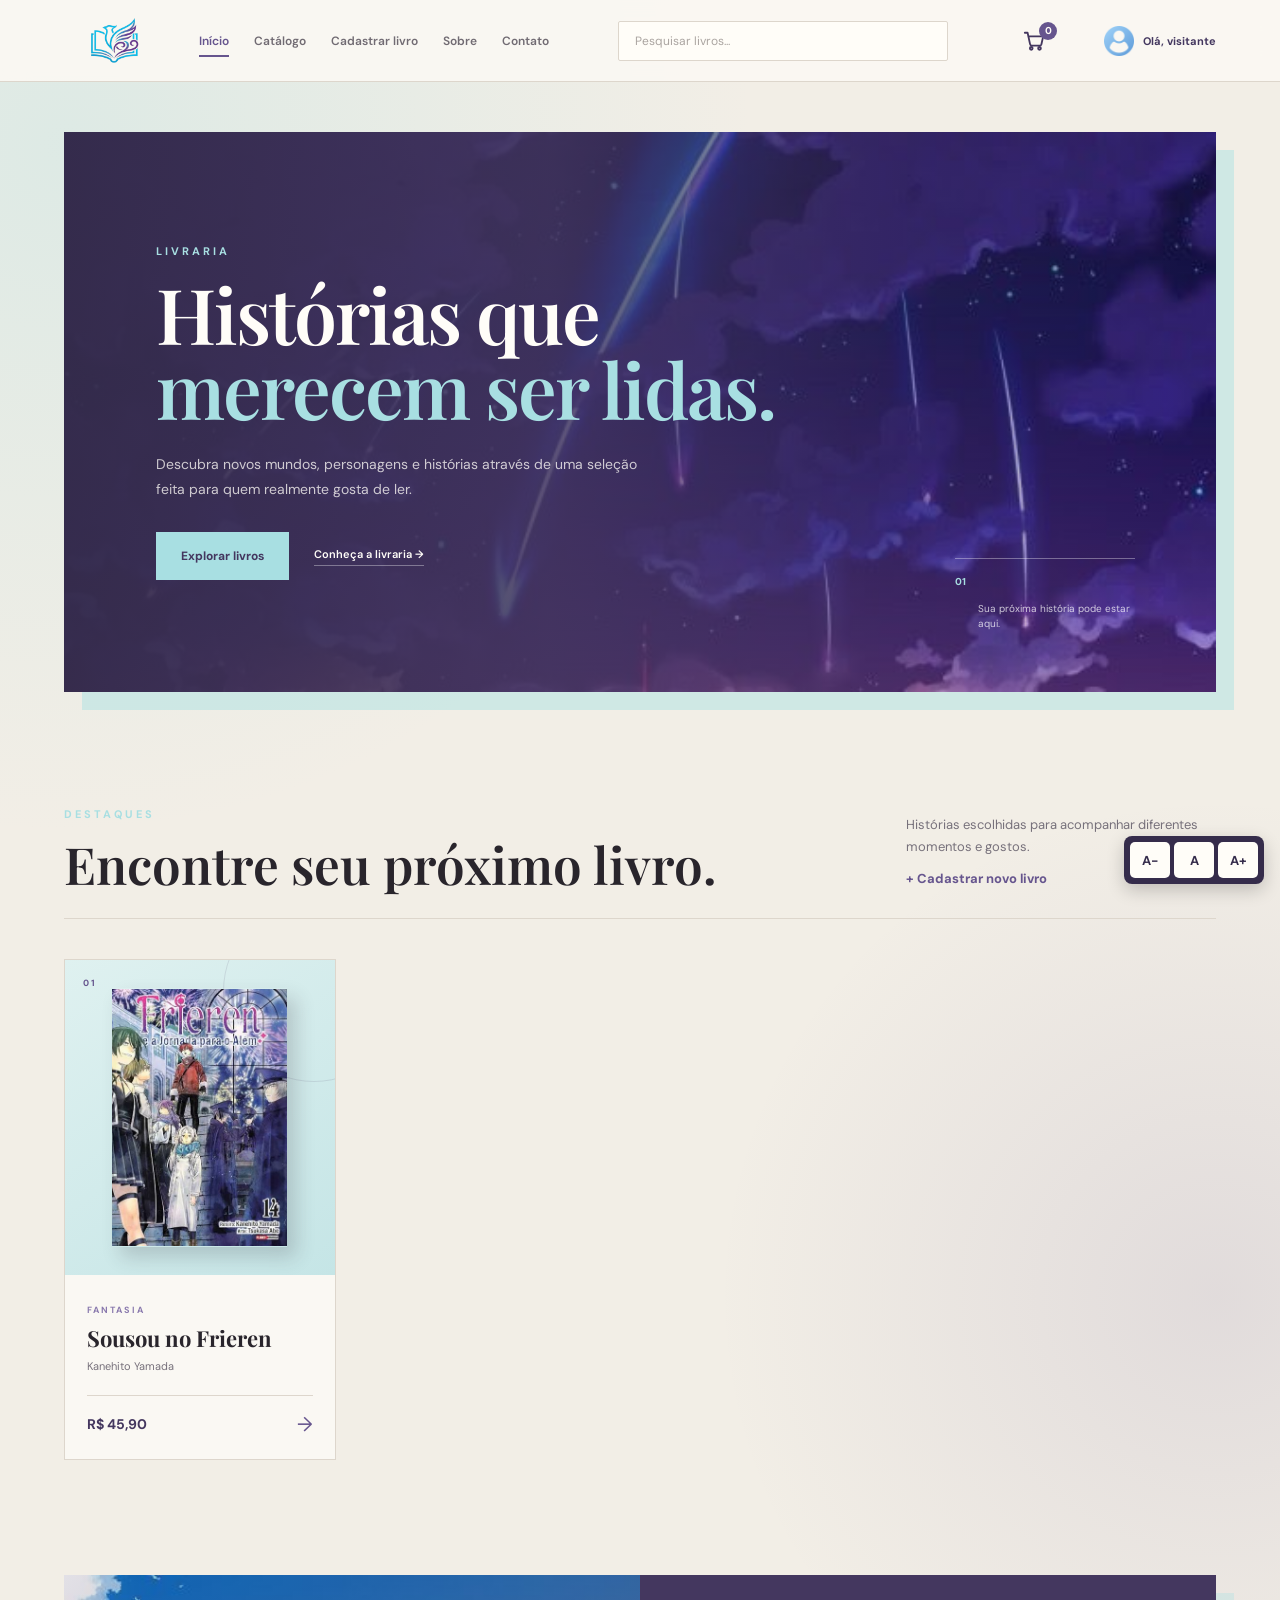
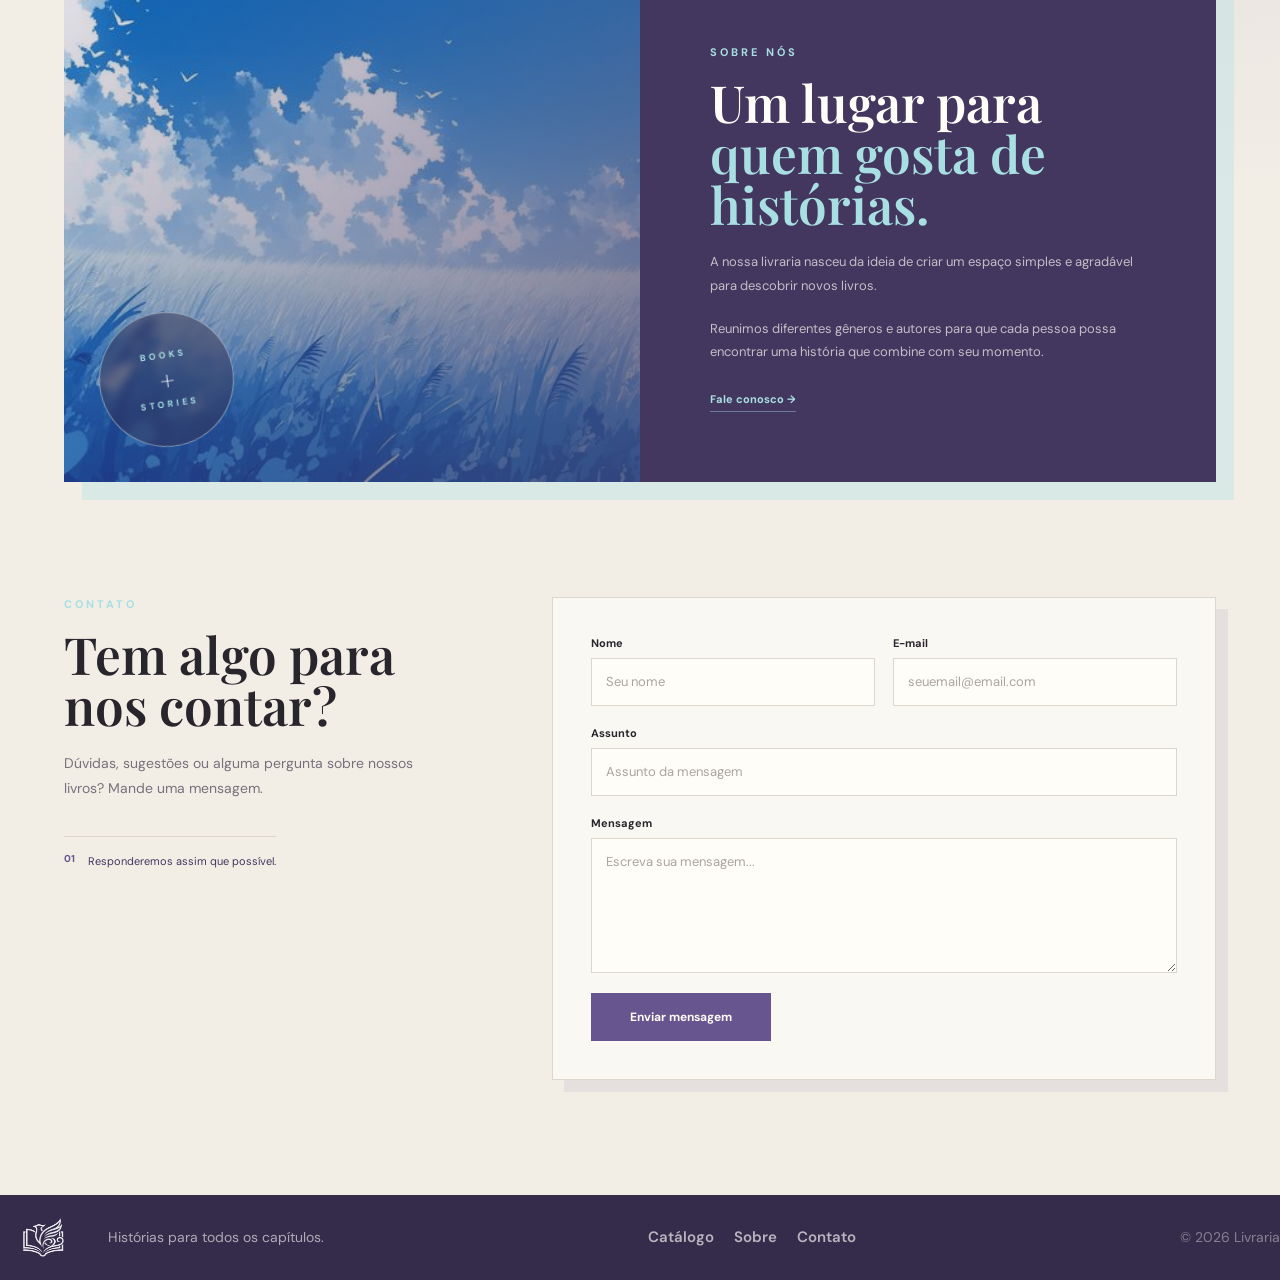
==== commit bcf20af5: "carrinho adicao slk" ====
--- a/src/home/home.html
+++ b/src/home/home.html
@@ -63,6 +63,17 @@
             >
         </form>
 
+        <a href="../product/carrinho.html" class="cart-link">
+            <svg aria-hidden="true" viewBox="0 0 24 24" width="22" height="22" fill="none" stroke="currentColor" stroke-width="2" stroke-linecap="round" stroke-linejoin="round">
+                <circle cx="9" cy="20" r="1.5"></circle>
+                <circle cx="18" cy="20" r="1.5"></circle>
+                <path d="M2 3h3l2.7 12.4a2 2 0 0 0 2 1.6h8.4a2 2 0 0 0 2-1.5L22 7H6"></path>
+            </svg>
+            <span class="sr-only">Carrinho com</span>
+            <span class="cart-count" id="carrinho-contador">0</span>
+            <span class="sr-only">item(ns)</span>
+        </a>
+
         <div class="user">
 
             <img
--- a/src/home/style.css
+++ b/src/home/style.css
@@ -142,6 +142,38 @@
     color: #aaa4a0;
 }
 
+.cart-link {
+    position: relative;
+    display: flex;
+    align-items: center;
+    flex-shrink: 0;
+    padding: 6px;
+    color: var(--purple-dark);
+    transition: 0.2s ease;
+}
+
+.cart-link:hover,
+.cart-link.active {
+    color: var(--purple);
+}
+
+.cart-count {
+    position: absolute;
+    top: -2px;
+    right: -6px;
+    min-width: 18px;
+    height: 18px;
+    padding: 0 5px;
+    display: flex;
+    align-items: center;
+    justify-content: center;
+    border-radius: 9px;
+    background: var(--purple);
+    color: var(--white);
+    font-size: 10px;
+    font-weight: 700;
+}
+
 .user {
     min-width: 135px;
     display: flex;
@@ -828,7 +860,8 @@
         6px 6px 0 rgba(168, 223, 226, 0.45);
 }
 
-.aviso-login {
+.aviso-login,
+.cart-empty {
     padding: 38px;
     display: flex;
     flex-direction: column;
@@ -838,7 +871,8 @@
     border: 1px solid var(--line);
 }
 
-.aviso-login p {
+.aviso-login p,
+.cart-empty p {
     color: var(--text);
     font-size: 15px;
 }
@@ -846,6 +880,184 @@
 .mensagem-sucesso a {
     color: inherit;
     margin-left: 4px;
+}
+
+
+/* CARRINHO */
+
+.cart .mensagem-sucesso,
+.cart .erro {
+    margin-bottom: 20px;
+}
+
+.cart .erro a {
+    color: inherit;
+    margin-left: 4px;
+}
+
+.cart-list {
+    list-style: none;
+    display: flex;
+    flex-direction: column;
+    gap: 16px;
+}
+
+.cart-item {
+    padding: 18px;
+    display: grid;
+    grid-template-columns: 80px 1fr auto auto auto;
+    align-items: center;
+    gap: 24px;
+    background: var(--paper);
+    border: 1px solid var(--line);
+}
+
+.cart-cover {
+    width: 80px;
+    height: 110px;
+    display: block;
+}
+
+.cart-cover img {
+    width: 100%;
+    height: 100%;
+    display: block;
+    object-fit: cover;
+}
+
+.cart-cover .book-sem-capa {
+    width: 100%;
+    padding: 8px;
+    font-size: 11px;
+    box-shadow: none;
+}
+
+.cart-info h2 {
+    font-family: 'Playfair Display', serif;
+    font-size: 20px;
+    font-weight: 600;
+}
+
+.cart-info h2 a {
+    color: var(--text);
+    text-decoration: none;
+}
+
+.cart-info h2 a:hover {
+    color: var(--purple);
+}
+
+.cart-info p {
+    margin-top: 4px;
+    color: var(--muted);
+    font-size: 13px;
+}
+
+.cart-quantity {
+    display: flex;
+    align-items: center;
+    gap: 10px;
+}
+
+.cart-quantity button {
+    width: 32px;
+    height: 32px;
+    border: 1px solid var(--line);
+    background: var(--white);
+    color: var(--purple-dark);
+    font-family: inherit;
+    font-size: 16px;
+    font-weight: 700;
+    cursor: pointer;
+}
+
+.cart-quantity button:hover:not(:disabled) {
+    border-color: var(--purple);
+}
+
+.cart-quantity button:disabled {
+    opacity: 0.4;
+    cursor: not-allowed;
+}
+
+.cart-quantity span {
+    min-width: 20px;
+    text-align: center;
+    font-weight: 700;
+}
+
+.cart-subtotal {
+    min-width: 90px;
+    text-align: right;
+    color: var(--purple-dark);
+    font-size: 15px;
+}
+
+.cart-remove {
+    border: 0;
+    background: none;
+    color: #b3261e;
+    font-family: inherit;
+    font-size: 12px;
+    font-weight: 700;
+    cursor: pointer;
+}
+
+.cart-remove:hover {
+    text-decoration: underline;
+}
+
+.cart-summary {
+    margin-top: 30px;
+    padding: 24px;
+    display: flex;
+    align-items: center;
+    flex-wrap: wrap;
+    gap: 16px;
+    background: var(--paper);
+    border: 1px solid var(--line);
+}
+
+.cart-summary p {
+    margin-right: auto;
+    color: var(--muted);
+    font-size: 13px;
+    font-weight: 600;
+}
+
+.cart-summary strong {
+    margin-left: 8px;
+    color: var(--purple-dark);
+    font-family: 'Playfair Display', serif;
+    font-size: 26px;
+}
+
+.cart-summary button {
+    height: 48px;
+    padding: 0 24px;
+    border: 1px solid var(--purple);
+    background: var(--purple);
+    color: var(--white);
+    font-family: inherit;
+    font-size: 13px;
+    font-weight: 600;
+    cursor: pointer;
+    transition: 0.25s ease;
+}
+
+.cart-summary button:hover {
+    background: var(--purple-dark);
+}
+
+.cart-summary .cart-secondary {
+    border-color: var(--line);
+    background: transparent;
+    color: var(--purple-dark);
+}
+
+.cart-summary .cart-secondary:hover {
+    border-color: var(--purple);
+    background: var(--white);
 }
 
 
@@ -1088,6 +1300,38 @@
         width: 100%;
     }
 
+    .cart-item {
+        grid-template-columns: 70px 1fr auto;
+        gap: 12px 16px;
+    }
+
+    .cart-cover {
+        width: 70px;
+        height: 96px;
+        grid-row: span 2;
+    }
+
+    .cart-info {
+        grid-column: 2 / 4;
+    }
+
+    .cart-subtotal {
+        min-width: auto;
+    }
+
+    .cart-remove {
+        grid-column: 2 / 4;
+        justify-self: start;
+    }
+
+    .cart-summary p {
+        width: 100%;
+    }
+
+    .cart-summary button {
+        width: 100%;
+    }
+
     .footer-content {
         flex-direction: column;
         align-items: flex-start;
--- a/src/css/acessibilidade.css
+++ b/src/css/acessibilidade.css
@@ -149,54 +149,6 @@
     background: #a8dfe2;
 }
 
-.a11y-barra button[aria-pressed="true"] {
-    background: #a8dfe2;
-}
-
-/* ALTO CONTRASTE */
-html.alto-contraste body,
-html.alto-contraste body *:not(img) {
-    background: #000 !important;
-    color: #fff !important;
-    border-color: #fff !important;
-    box-shadow: none !important;
-    text-shadow: none !important;
-}
-
-html.alto-contraste body a,
-html.alto-contraste body a * {
-    color: #ff0 !important;
-    text-decoration: underline !important;
-}
-
-html.alto-contraste body .a11y-barra button[aria-pressed="true"] {
-    background: #ff0 !important;
-    color: #000 !important;
-}
-
-html.alto-contraste button,
-html.alto-contraste input,
-html.alto-contraste select,
-html.alto-contraste textarea {
-    border: 2px solid #fff !important;
-}
-
-html.alto-contraste input::placeholder,
-html.alto-contraste textarea::placeholder {
-    color: #ccc !important;
-}
-
-html.alto-contraste .hero-overlay,
-html.alto-contraste .about-image::after,
-html.alto-contraste .login-visual::before,
-html.alto-contraste .login-visual::after {
-    display: none;
-}
-
-html.alto-contraste .erro {
-    color: #ff6b6b !important;
-}
-
 /* MENOS ANIMAÇÕES */
 @media (prefers-reduced-motion: reduce) {
     *,
